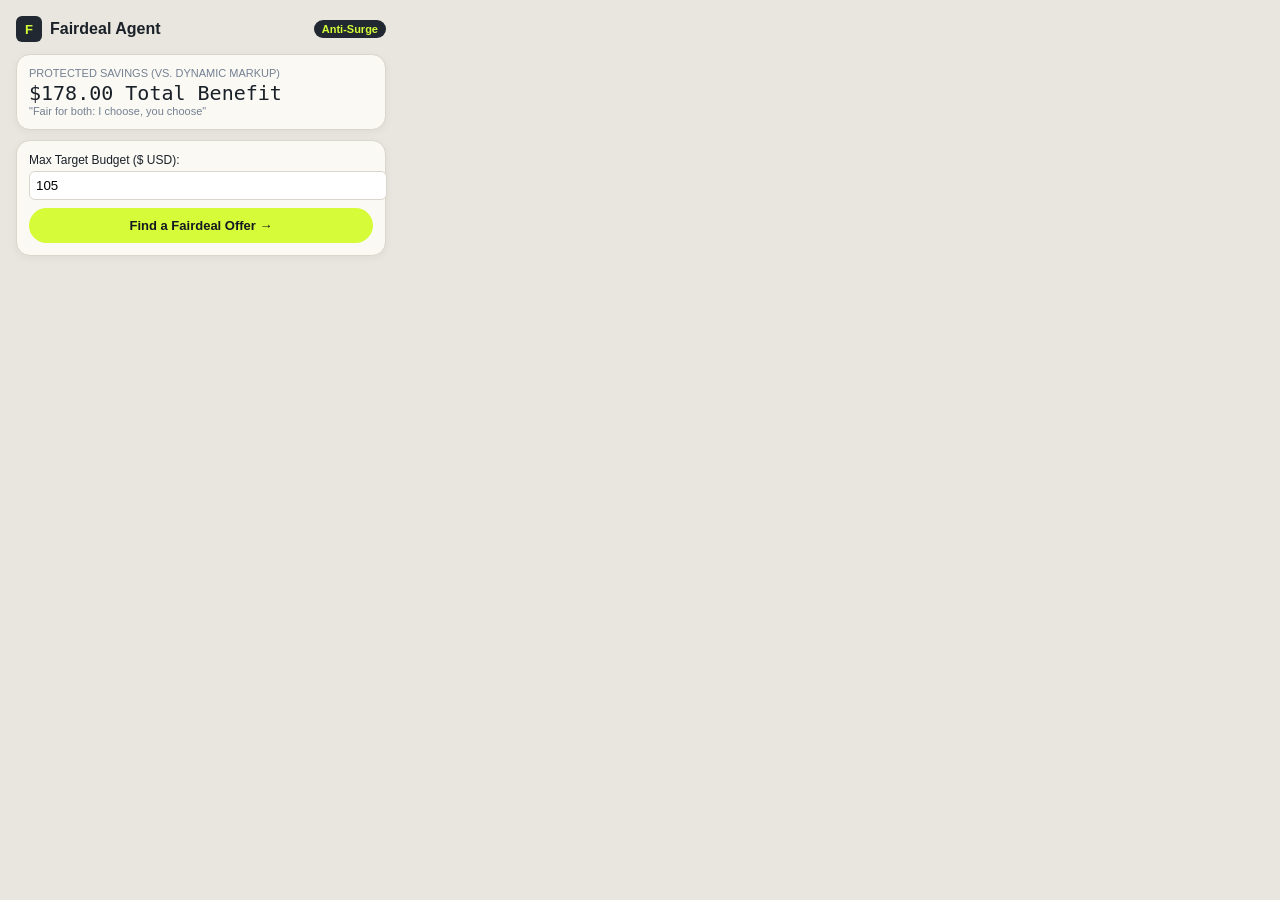
==== extension/popup.html @ 6cfc6b77 "Publish runnable Fairdeal source without credentials or internal specifications" ====
<!DOCTYPE html>
<html lang="en">
<head>
  <meta charset="UTF-8">
  <title>Fairdeal Buyer Agent</title>
  <style>
    body {
      width: 370px;
      margin: 0;
      padding: 16px;
      font-family: -apple-system, BlinkMacSystemFont, "Segoe UI", Roboto, sans-serif;
      background: #e8e6de;
      color: #1a2028;
    }
    .header {
      display: flex;
      align-items: center;
      justify-content: space-between;
      margin-bottom: 12px;
    }
    .brand {
      display: flex;
      align-items: center;
      gap: 8px;
      font-weight: 600;
      font-size: 16px;
    }
    .logo {
      width: 26px;
      height: 26px;
      border-radius: 6px;
      background: #222831;
      color: #d6fb38;
      display: inline-flex;
      align-items: center;
      justify-content: center;
      font-weight: 700;
      font-size: 13px;
    }
    .card {
      background: #faf9f4;
      border: 1px solid #dad6cc;
      border-radius: 14px;
      padding: 12px;
      margin-bottom: 10px;
      box-shadow: 0 2px 8px rgba(34, 40, 49, 0.05);
    }
    .btn {
      width: 100%;
      background: #d6fb38;
      color: #131920;
      border: none;
      border-radius: 999px;
      padding: 10px;
      font-weight: 600;
      cursor: pointer;
      font-size: 13px;
    }
    .offer-item {
      border: 1px solid #cbd5e1;
      border-radius: 8px;
      padding: 8px;
      margin-top: 8px;
      background: #f8fafc;
      font-size: 12px;
    }
    .offer-item strong { color: #059669; }
  </style>
</head>
<body>
  <div class="header">
    <div class="brand">
      <span class="logo">F</span>
      <span>Fairdeal Agent</span>
    </div>
    <span style="font-size:11px;background:#222831;color:#d6fb38;padding:3px 8px;border-radius:99px;font-weight:600;">
      Anti-Surge
    </span>
  </div>

  <div class="card">
    <div style="font-size:11px;color:#748092;font-weight:500;text-transform:uppercase;">Protected Savings (vs. Dynamic Markup)</div>
    <div id="ext-savings" style="font-size:20px;font-weight:400;font-family:monospace;color:#1a2028;margin-top:2px;">$178.00 Total Benefit</div>
    <div style="font-size:11px;color:#748092;">"Fair for both: I choose, you choose"</div>
  </div>

  <div class="card">
    <label style="font-size:12px;font-weight:500;display:block;margin-bottom:4px;">Max Target Budget ($ USD):</label>
    <input id="ext-budget" type="number" value="105" style="width:100%;padding:6px;border:1px solid #dad6cc;border-radius:6px;margin-bottom:8px;background:#ffffff;">
    <button id="ext-negotiate" class="btn">Find a Fairdeal Offer →</button>
    <div id="ext-results"></div>
  </div>

  <script src="popup.js"></script>
</body>
</html>
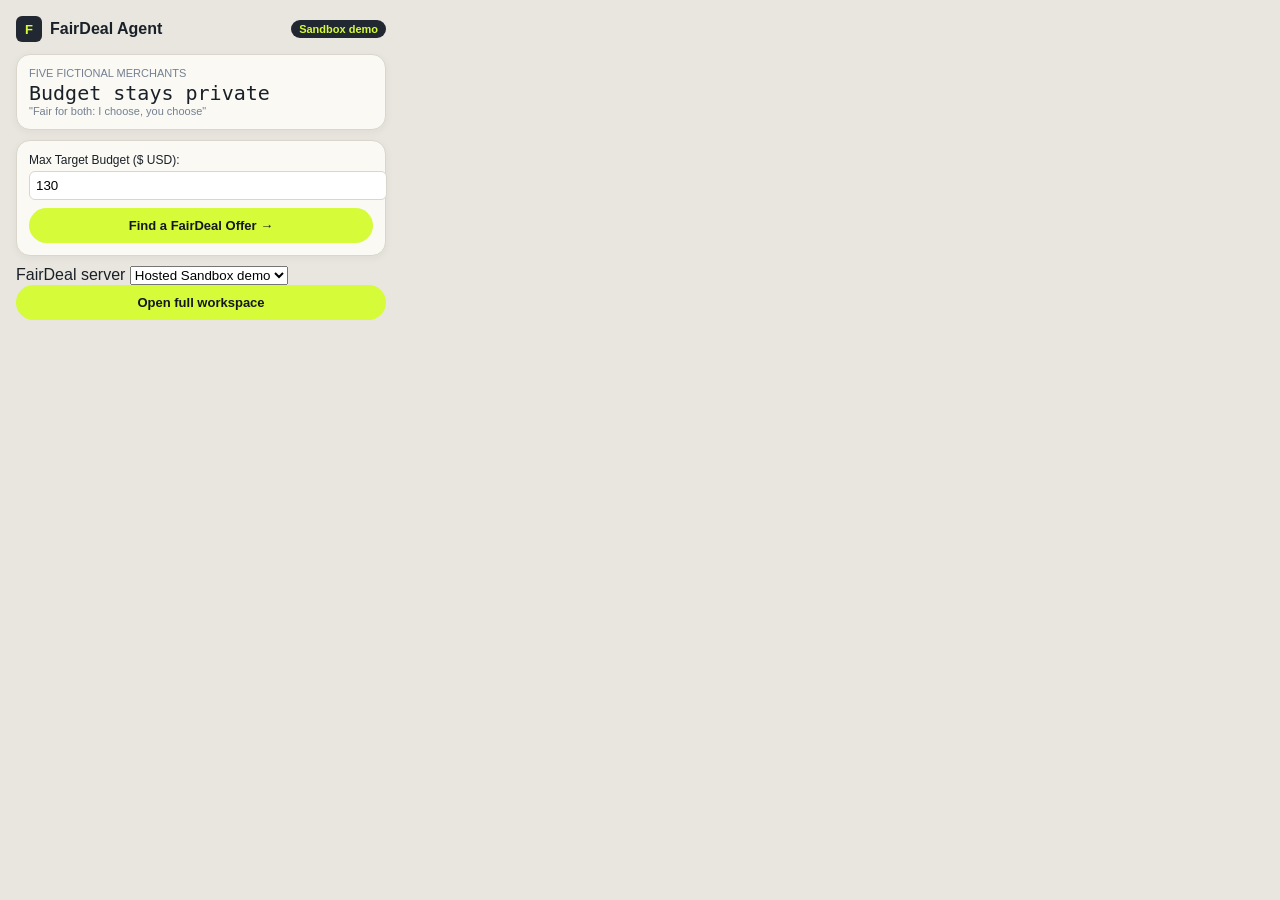
==== commit 2fa50126: "Add five isolated demo merchants, private-budget matching and recoverable checkout" ====
--- a/extension/popup.html
+++ b/extension/popup.html
@@ -2,7 +2,7 @@
 <html lang="en">
 <head>
   <meta charset="UTF-8">
-  <title>Fairdeal Buyer Agent</title>
+  <title>FairDeal Buyer Agent</title>
   <style>
     body {
       width: 370px;
@@ -71,26 +71,27 @@
   <div class="header">
     <div class="brand">
       <span class="logo">F</span>
-      <span>Fairdeal Agent</span>
+      <span>FairDeal Agent</span>
     </div>
     <span style="font-size:11px;background:#222831;color:#d6fb38;padding:3px 8px;border-radius:99px;font-weight:600;">
-      Anti-Surge
+      Sandbox demo
     </span>
   </div>
 
   <div class="card">
-    <div style="font-size:11px;color:#748092;font-weight:500;text-transform:uppercase;">Protected Savings (vs. Dynamic Markup)</div>
-    <div id="ext-savings" style="font-size:20px;font-weight:400;font-family:monospace;color:#1a2028;margin-top:2px;">$178.00 Total Benefit</div>
+    <div style="font-size:11px;color:#748092;font-weight:500;text-transform:uppercase;">Five fictional merchants</div>
+    <div id="ext-savings" style="font-size:20px;font-weight:400;font-family:monospace;color:#1a2028;margin-top:2px;">Budget stays private</div>
     <div style="font-size:11px;color:#748092;">"Fair for both: I choose, you choose"</div>
   </div>
 
   <div class="card">
     <label style="font-size:12px;font-weight:500;display:block;margin-bottom:4px;">Max Target Budget ($ USD):</label>
-    <input id="ext-budget" type="number" value="105" style="width:100%;padding:6px;border:1px solid #dad6cc;border-radius:6px;margin-bottom:8px;background:#ffffff;">
-    <button id="ext-negotiate" class="btn">Find a Fairdeal Offer →</button>
+    <input id="ext-budget" type="number" value="130" style="width:100%;padding:6px;border:1px solid #dad6cc;border-radius:6px;margin-bottom:8px;background:#ffffff;">
+    <button id="ext-negotiate" class="btn">Find a FairDeal Offer →</button>
     <div id="ext-results"></div>
   </div>
 
-  <script src="popup.js"></script>
+  <label>FairDeal server <select id="ext-server"><option value="https://fairdeal-5h0w.onrender.com">Hosted Sandbox demo</option><option value="http://localhost:8080">Local development</option></select></label><button id="ext-open" class="btn">Open full workspace</button>
+<script type="module" src="popup.js"></script>
 </body>
 </html>
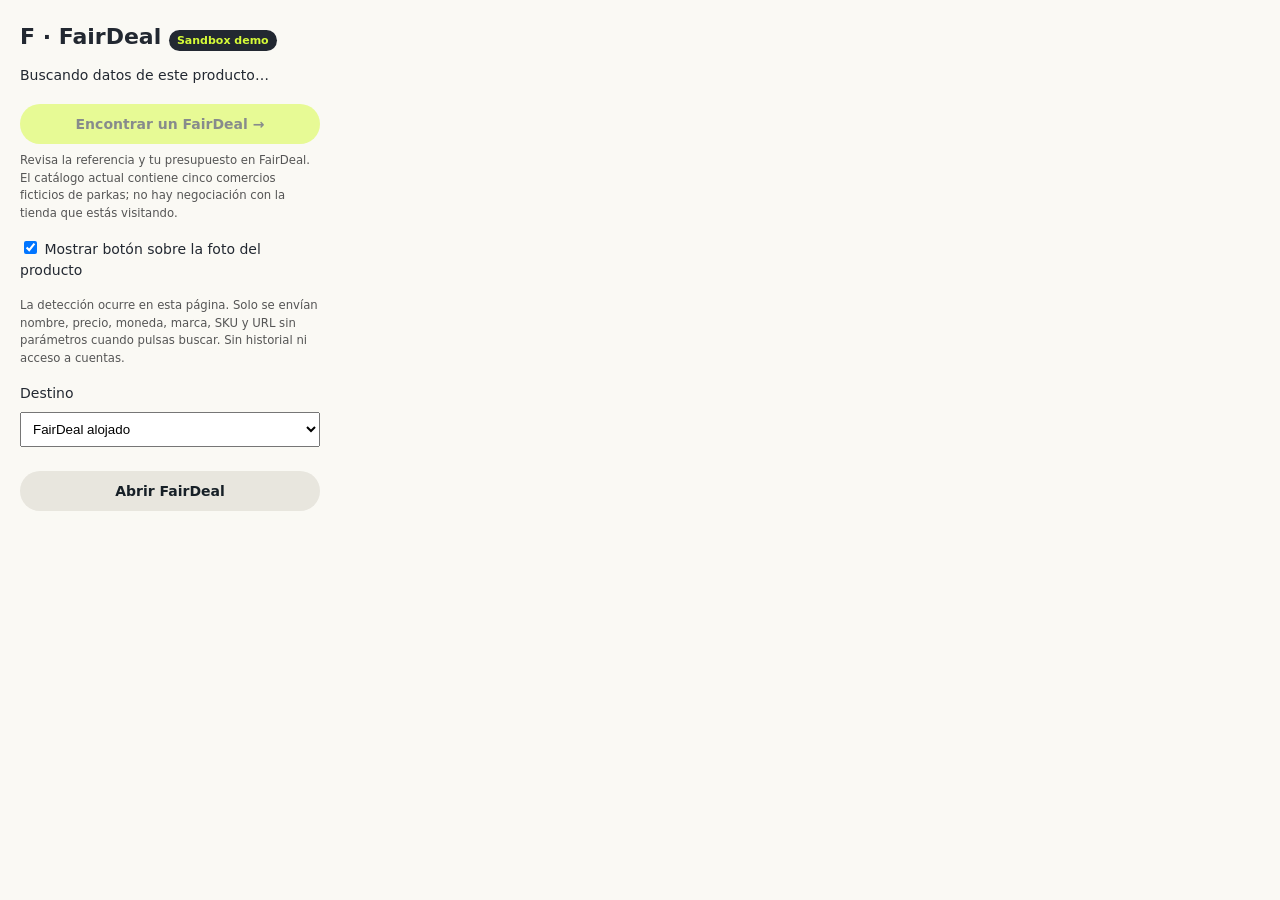
==== commit 4b549833: "Add Chrome product-photo button and explicit private-budget import flow" ====
--- a/extension/popup.html
+++ b/extension/popup.html
@@ -1,97 +1,17 @@
-<!DOCTYPE html>
-<html lang="en">
-<head>
-  <meta charset="UTF-8">
-  <title>FairDeal Buyer Agent</title>
-  <style>
-    body {
-      width: 370px;
-      margin: 0;
-      padding: 16px;
-      font-family: -apple-system, BlinkMacSystemFont, "Segoe UI", Roboto, sans-serif;
-      background: #e8e6de;
-      color: #1a2028;
-    }
-    .header {
-      display: flex;
-      align-items: center;
-      justify-content: space-between;
-      margin-bottom: 12px;
-    }
-    .brand {
-      display: flex;
-      align-items: center;
-      gap: 8px;
-      font-weight: 600;
-      font-size: 16px;
-    }
-    .logo {
-      width: 26px;
-      height: 26px;
-      border-radius: 6px;
-      background: #222831;
-      color: #d6fb38;
-      display: inline-flex;
-      align-items: center;
-      justify-content: center;
-      font-weight: 700;
-      font-size: 13px;
-    }
-    .card {
-      background: #faf9f4;
-      border: 1px solid #dad6cc;
-      border-radius: 14px;
-      padding: 12px;
-      margin-bottom: 10px;
-      box-shadow: 0 2px 8px rgba(34, 40, 49, 0.05);
-    }
-    .btn {
-      width: 100%;
-      background: #d6fb38;
-      color: #131920;
-      border: none;
-      border-radius: 999px;
-      padding: 10px;
-      font-weight: 600;
-      cursor: pointer;
-      font-size: 13px;
-    }
-    .offer-item {
-      border: 1px solid #cbd5e1;
-      border-radius: 8px;
-      padding: 8px;
-      margin-top: 8px;
-      background: #f8fafc;
-      font-size: 12px;
-    }
-    .offer-item strong { color: #059669; }
-  </style>
-</head>
+<!doctype html>
+<html lang="es">
+<head><meta charset="utf-8"><title>FairDeal</title>
+<style>
+body{width:340px;margin:0;padding:20px;box-sizing:border-box;background:#faf9f4;color:#222831;font:14px/1.5 system-ui,sans-serif}h1{font-size:22px;margin:0 0 12px}p{margin:10px 0}button{width:100%;padding:12px;border:0;border-radius:24px;background:#d6fb38;color:#172027;font:600 14px system-ui;cursor:pointer;margin:8px 0}button:disabled{opacity:.5;cursor:default}label{display:block;margin:16px 0}select{display:block;width:100%;margin-top:8px;padding:8px}small{display:block;color:#555}.secondary{background:#e8e6de}.badge{font-size:11px;padding:4px 8px;border-radius:20px;background:#222831;color:#d6fb38}input:focus-visible,button:focus-visible,select:focus-visible{outline:3px solid #0085ff}
+</style></head>
 <body>
-  <div class="header">
-    <div class="brand">
-      <span class="logo">F</span>
-      <span>FairDeal Agent</span>
-    </div>
-    <span style="font-size:11px;background:#222831;color:#d6fb38;padding:3px 8px;border-radius:99px;font-weight:600;">
-      Sandbox demo
-    </span>
-  </div>
-
-  <div class="card">
-    <div style="font-size:11px;color:#748092;font-weight:500;text-transform:uppercase;">Five fictional merchants</div>
-    <div id="ext-savings" style="font-size:20px;font-weight:400;font-family:monospace;color:#1a2028;margin-top:2px;">Budget stays private</div>
-    <div style="font-size:11px;color:#748092;">"Fair for both: I choose, you choose"</div>
-  </div>
-
-  <div class="card">
-    <label style="font-size:12px;font-weight:500;display:block;margin-bottom:4px;">Max Target Budget ($ USD):</label>
-    <input id="ext-budget" type="number" value="130" style="width:100%;padding:6px;border:1px solid #dad6cc;border-radius:6px;margin-bottom:8px;background:#ffffff;">
-    <button id="ext-negotiate" class="btn">Find a FairDeal Offer →</button>
-    <div id="ext-results"></div>
-  </div>
-
-  <label>FairDeal server <select id="ext-server"><option value="https://fairdeal-5h0w.onrender.com">Hosted Sandbox demo</option><option value="http://localhost:8080">Local development</option></select></label><button id="ext-open" class="btn">Open full workspace</button>
+<h1>F · FairDeal <span class="badge">Sandbox demo</span></h1>
+<p id="ext-status" role="status">Buscando datos de este producto…</p>
+<button id="ext-find" disabled>Encontrar un FairDeal →</button>
+<small>Revisa la referencia y tu presupuesto en FairDeal. El catálogo actual contiene cinco comercios ficticios de parkas; no hay negociación con la tienda que estás visitando.</small>
+<label><input id="ext-photo-button" type="checkbox" checked> Mostrar botón sobre la foto del producto</label>
+<small>La detección ocurre en esta página. Solo se envían nombre, precio, moneda, marca, SKU y URL sin parámetros cuando pulsas buscar. Sin historial ni acceso a cuentas.</small>
+<label>Destino<select id="ext-server"><option value="https://fairdeal-5h0w.onrender.com">FairDeal alojado</option><option value="http://localhost:8080">Desarrollo local</option></select></label>
+<button id="ext-open" class="secondary">Abrir FairDeal</button>
 <script type="module" src="popup.js"></script>
-</body>
-</html>
+</body></html>
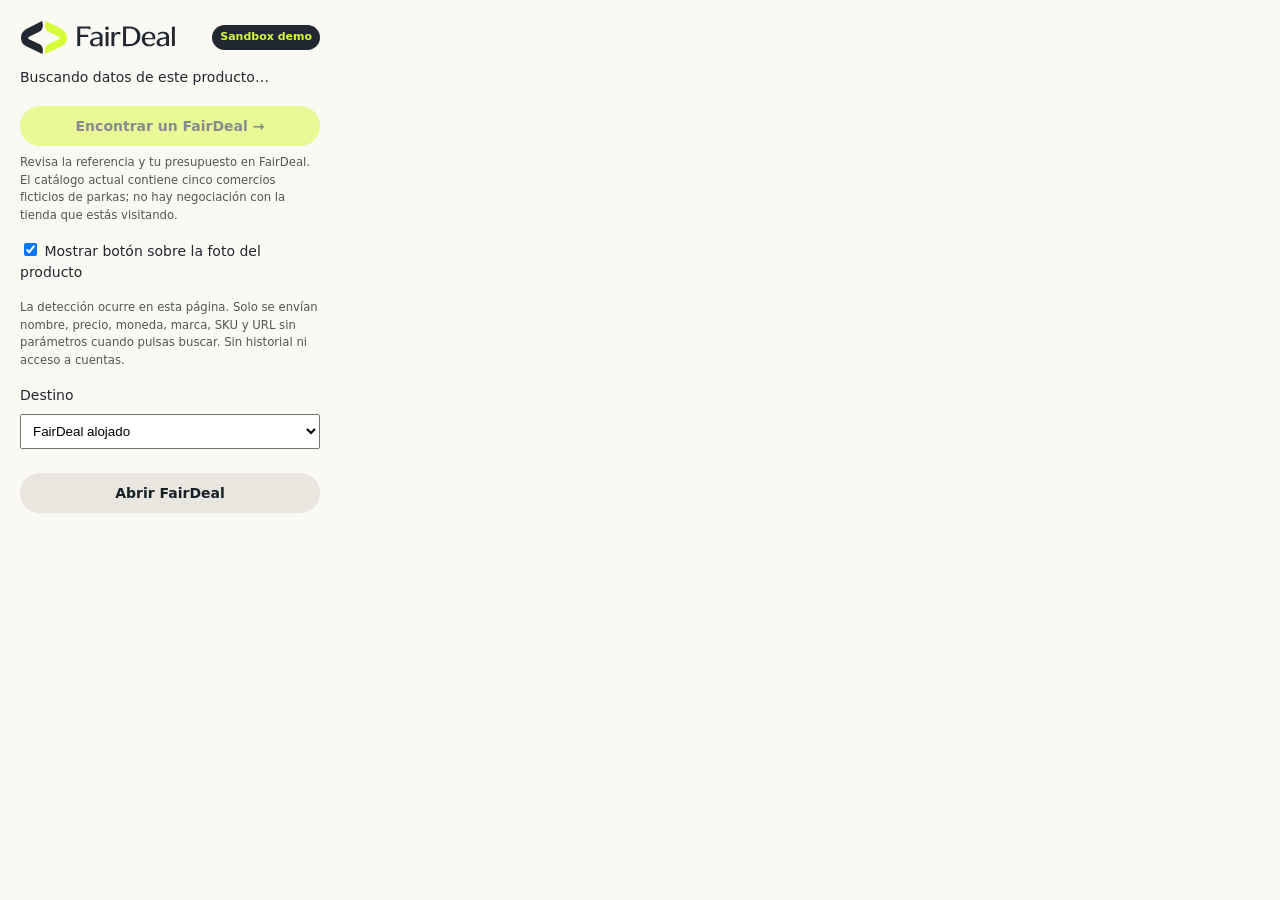
==== commit 65f5e38e: "Integrate agreement logo across web headers, favicon and Chrome extension" ====
--- a/extension/popup.html
+++ b/extension/popup.html
@@ -3,9 +3,10 @@
 <head><meta charset="utf-8"><title>FairDeal</title>
 <style>
 body{width:340px;margin:0;padding:20px;box-sizing:border-box;background:#faf9f4;color:#222831;font:14px/1.5 system-ui,sans-serif}h1{font-size:22px;margin:0 0 12px}p{margin:10px 0}button{width:100%;padding:12px;border:0;border-radius:24px;background:#d6fb38;color:#172027;font:600 14px system-ui;cursor:pointer;margin:8px 0}button:disabled{opacity:.5;cursor:default}label{display:block;margin:16px 0}select{display:block;width:100%;margin-top:8px;padding:8px}small{display:block;color:#555}.secondary{background:#e8e6de}.badge{font-size:11px;padding:4px 8px;border-radius:20px;background:#222831;color:#d6fb38}input:focus-visible,button:focus-visible,select:focus-visible{outline:3px solid #0085ff}
+.popup-brand{display:flex;align-items:center;justify-content:space-between;gap:10px}.popup-brand img{display:block;width:156px;height:auto}
 </style></head>
 <body>
-<h1>F · FairDeal <span class="badge">Sandbox demo</span></h1>
+<h1 class="popup-brand"><img src="logo.svg" alt="FairDeal" width="156" height="35"><span class="badge">Sandbox demo</span></h1>
 <p id="ext-status" role="status">Buscando datos de este producto…</p>
 <button id="ext-find" disabled>Encontrar un FairDeal →</button>
 <small>Revisa la referencia y tu presupuesto en FairDeal. El catálogo actual contiene cinco comercios ficticios de parkas; no hay negociación con la tienda que estás visitando.</small>
